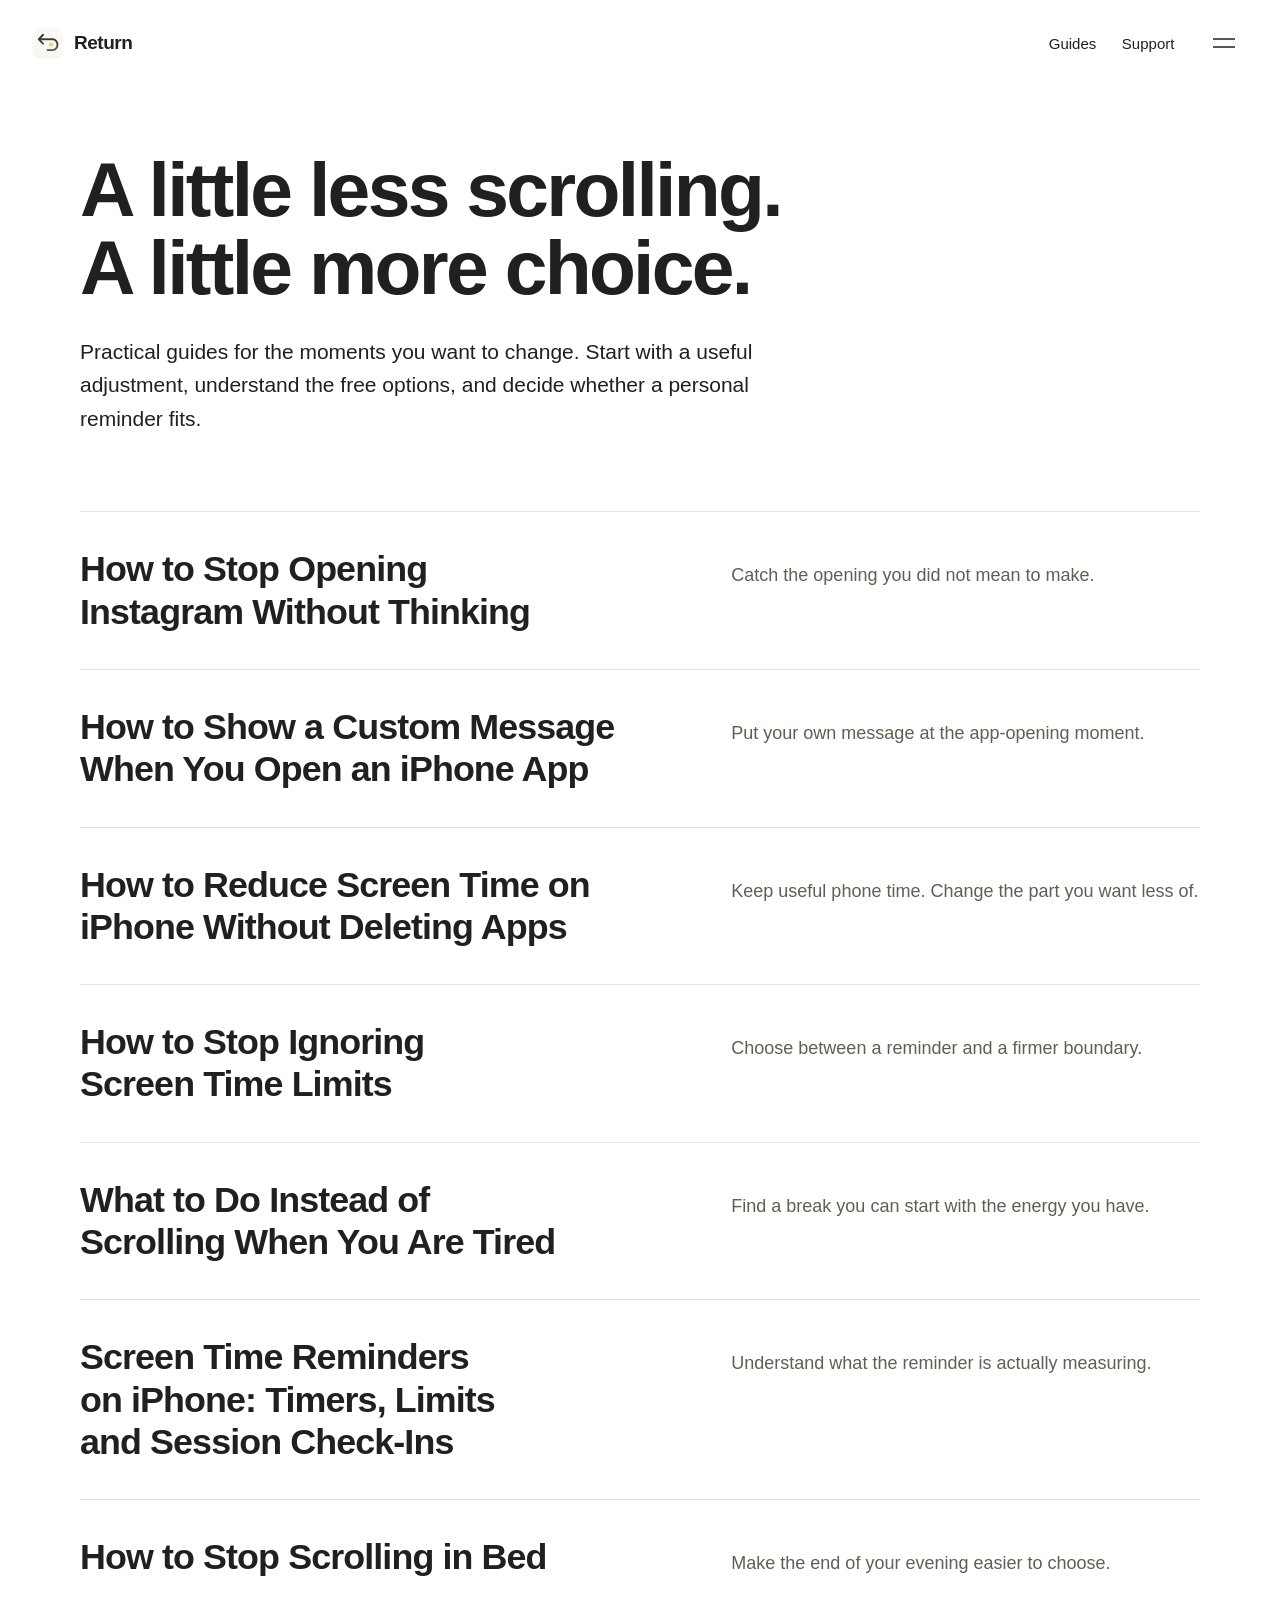
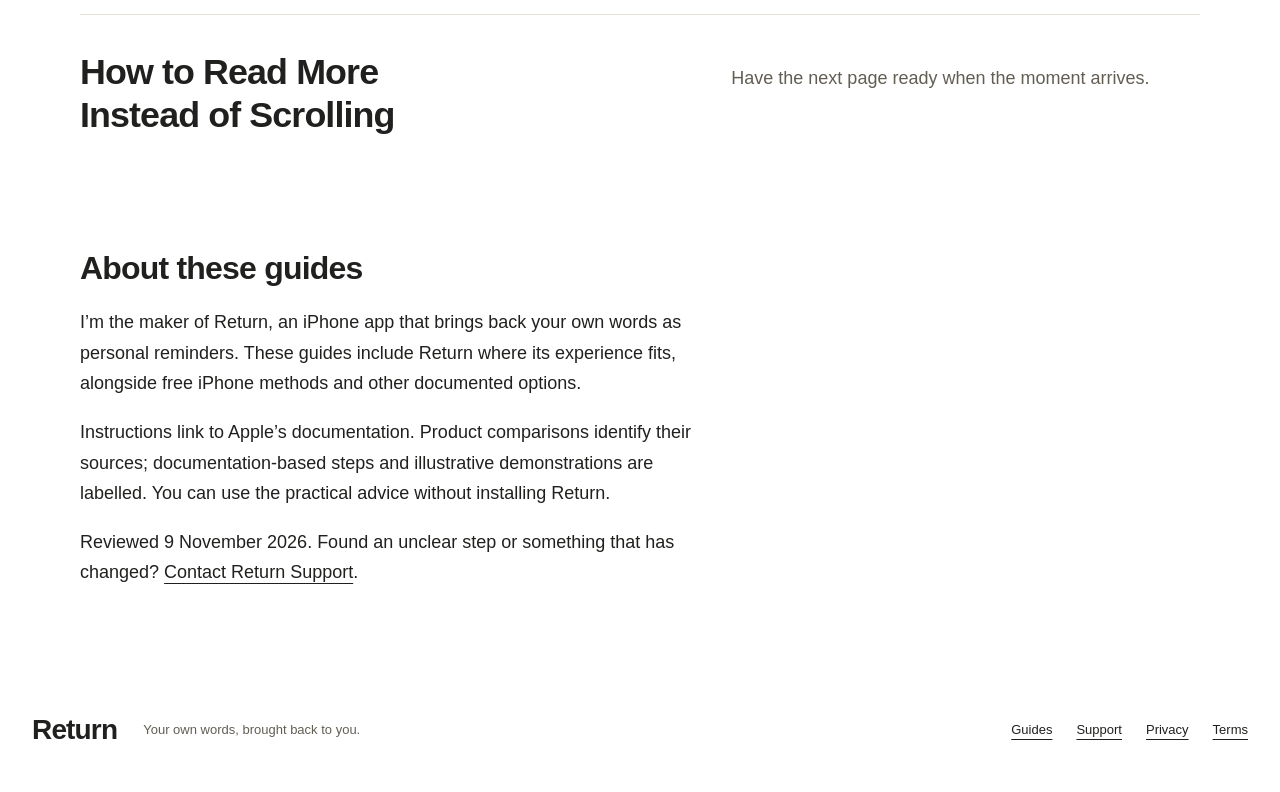
==== guides/index.html @ cd799e6b "Publish approved homepage and eight guides; clarify deletion policy" ====
<!doctype html>
<html lang="en"><head>
  <meta charset="utf-8">
  <meta name="viewport" content="width=device-width, initial-scale=1, viewport-fit=cover">
  <meta name="theme-color" content="#ffffff">
  <meta name="referrer" content="strict-origin-when-cross-origin">
  <meta name="robots" content="index,follow">
  <title>Screen Time &amp; Personal Reminder Guides | Return</title>
  <meta name="description" content="Practical guides to less unwanted scrolling, app-opening messages and personal reminders. Free iPhone options, clear setup steps and honest product comparisons.">
  <link rel="canonical" href="https://withreturn.com/guides/">
  <link rel="icon" href="/assets/home/return-icon.png" type="image/png">
  <meta property="og:site_name" content="Return">
  <meta property="og:type" content="website">
  <meta property="og:title" content="Screen Time &amp; Personal Reminder Guides | Return">
  <meta property="og:description" content="Practical guides to less unwanted scrolling, app-opening messages and personal reminders. Free iPhone options, clear setup steps and honest product comparisons.">
  <meta property="og:url" content="https://withreturn.com/guides/">
  <meta name="twitter:card" content="summary">
<link rel="stylesheet" href="/assets/home/bungee.css"><link rel="stylesheet" href="/assets/guides.css"><script src="/assets/navigation.js" defer></script>
</head><body class="reader-page" id="top"><a class="skip-link" href="#main">Skip to guides</a><header class="site-header"><a class="brand" href="/" aria-label="Return home"><img src="/assets/home/return-icon.png" alt="" width="32" height="32"><span translate="no">Return</span></a><nav class="header-actions" aria-label="Primary"><a href="/guides/">Guides</a><a href="/support/">Support</a><button hidden class="menu-button" type="button" aria-label="Open menu" aria-controls="site-menu" aria-expanded="false"><svg viewBox="0 0 32 32" aria-hidden="true"><path d="M5 12h22M5 20h22"/></svg></button></nav></header>
<main id="main" class="reader-wrap"><header class="guides-heading"><h1>A little less scrolling.<br>A little more choice.</h1><p>Practical guides for the moments you want to change. Start with a useful adjustment, understand the free options, and decide whether a personal reminder fits.</p></header>
<div class="guide-list"><section class="guide-entry"><h2><a href="/guides/stop-opening-instagram-without-thinking/">How to Stop Opening Instagram Without Thinking</a></h2><p>Catch the opening you did not mean to make.</p></section><section class="guide-entry"><h2><a href="/guides/reminder-when-opening-app-iphone/">How to Show a Custom Message When You Open an iPhone App</a></h2><p>Put your own message at the app-opening moment.</p></section><section class="guide-entry"><h2><a href="/guides/reduce-screen-time-without-deleting-apps/">How to Reduce Screen Time on iPhone Without Deleting Apps</a></h2><p>Keep useful phone time. Change the part you want less of.</p></section><section class="guide-entry"><h2><a href="/guides/keep-ignoring-screen-time-limits/">How to Stop Ignoring Screen Time Limits</a></h2><p>Choose between a reminder and a firmer boundary.</p></section><section class="guide-entry"><h2><a href="/guides/what-to-do-instead-of-scrolling-when-tired/">What to Do Instead of Scrolling When You Are Tired</a></h2><p>Find a break you can start with the energy you have.</p></section><section class="guide-entry"><h2><a href="/guides/screen-time-reminders-while-using-apps-iphone/">Screen Time Reminders on iPhone: Timers, Limits and Session Check-Ins</a></h2><p>Understand what the reminder is actually measuring.</p></section><section class="guide-entry"><h2><a href="/guides/stop-scrolling-in-bed/">How to Stop Scrolling in Bed</a></h2><p>Make the end of your evening easier to choose.</p></section><section class="guide-entry"><h2><a href="/guides/read-more-instead-of-scrolling/">How to Read More Instead of Scrolling</a></h2><p>Have the next page ready when the moment arrives.</p></section></div>
<section class="guide-about" id="about-these-guides"><h2>About these guides</h2><p>I’m the maker of Return, an iPhone app that brings back your own words as personal reminders. These guides include Return where its experience fits, alongside free iPhone methods and other documented options.</p><p>Instructions link to Apple’s documentation. Product comparisons identify their sources; documentation-based steps and illustrative demonstrations are labelled. You can use the practical advice without installing Return.</p><p>Reviewed 9 November 2026. Found an unclear step or something that has changed? <a href="/support/">Contact Return Support</a>.</p></section></main><footer class="site-footer wrap"><a class="footer-brand" href="/" translate="no">Return</a><p>Your own words, brought back to you.</p><nav aria-label="Footer navigation"><a href="/guides/">Guides</a><a href="/support/">Support</a><a href="/privacy/">Privacy</a><a href="/terms/">Terms</a></nav></footer><dialog id="site-menu" aria-label="Site navigation"><div class="menu-top"><a class="brand" href="/" aria-label="Return home"><img src="/assets/home/return-icon.png" alt="" width="32" height="32"><span translate="no">Return</span></a><button class="menu-close" type="button" aria-label="Close menu" autofocus><svg viewBox="0 0 32 32" aria-hidden="true"><path d="m6 6 20 20M6 26 26 6"/></svg></button></div><nav class="menu-links" aria-label="Expanded navigation"><a href="/">Home</a><a href="/guides/">Guides</a><a href="/#how-it-works">How it works</a><a href="/#before-apps">Before apps</a><a href="/#while-using">While using</a><a href="/#during-the-day">Everyday Echoes</a><a href="/#download">Get Return</a></nav><a class="menu-support" href="/support/">Need a hand? Visit Support</a></dialog></body></html>
---- assets/home/bungee.css ----
:root {
  color-scheme: light;
  --paper: #fff;
  --ink: #20201e;
  --muted: #625e54;
  --yellow: #fcd272;
  --yellow-hover: #f4c14e;
  --focus: #76500a;
  --line: #e8e3d8;
  --gutter: clamp(22px, 2.5vw, 48px);
  --header-height: 86px;
  font-family: -apple-system, BlinkMacSystemFont, "Segoe UI", sans-serif;
  color: var(--ink);
  background: var(--paper);
  font-synthesis: none;
  scroll-behavior: smooth;
  scroll-padding-top: 40px;
  scrollbar-color: #9c927e var(--paper);
}
* { box-sizing: border-box; }
body { margin: 0; }
body.menu-open { overflow: hidden; }
::selection { background: var(--yellow); color: var(--ink); }
a { color: inherit; text-decoration-thickness: 1px; text-underline-offset: 5px; }
a, button { -webkit-tap-highlight-color: #fcd27266; }
button { color: inherit; font: inherit; cursor: pointer; }
button, a { touch-action: manipulation; }
a:focus-visible, button:focus-visible, [tabindex]:focus-visible { outline: 3px solid var(--focus); outline-offset: 6px; }
img { display: block; max-width: 100%; }
h1, h2, p, figure { margin: 0; }
h1, h2 { text-wrap: balance; }
.wrap { width: min(1320px, calc(100% - var(--gutter) * 2)); margin-inline: auto; }
.arrow { width: 24px; height: 24px; flex: 0 0 auto; fill: none; stroke: currentColor; stroke-width: 1.6; stroke-linecap: round; stroke-linejoin: round; }
.skip-link { position: absolute; top: 10px; left: 20px; padding: 12px 18px; background: var(--yellow); z-index: 10; transform: translateY(-160%); }
.skip-link:focus { transform: none; }
.site-header, .menu-top { height: 86px; padding-inline: var(--gutter); display: flex; align-items: center; justify-content: space-between; }
.brand { display: inline-flex; align-items: center; gap: 10px; font-size: 19px; letter-spacing: -.025em; font-weight: 650; text-decoration: none; min-height: 44px; }
.brand img { border-radius: 8px; }
.header-actions { display: flex; align-items: center; gap: 28px; }
.header-actions > a { display: inline-flex; align-items: center; min-height: 44px; font-size: 15px; text-decoration: none; }
.header-actions > a:hover, .brand:hover { color: var(--focus); }
.menu-button, .menu-close { display: grid; place-items: center; width: 48px; height: 48px; padding: 8px; background: transparent; border: 0; border-radius: 50%; }
.menu-button:hover, .menu-close:hover { background: var(--yellow); }
.menu-button svg, .menu-close svg { display: block; width: 32px; height: 32px; fill: none; stroke: currentColor; stroke-width: 1.5; }
.hero { text-align: center; }
.hero-stage { display: flex; align-items: center; justify-content: center; min-height: calc(var(--entry-height, 100svh) - var(--header-height)); padding: 48px var(--gutter) 96px; }
.hero-composition { width: 100%; }
/* Oversized native-sans brand lettering preserves the user's pinned Bungee treatment. */
.wordmark { position: relative; display: inline-block; font-size: clamp(132px, 19.3vw, 292px); font-weight: 800; line-height: .88; letter-spacing: -.04em; }
.brand-dot { display: inline-block; width: .085em; height: .085em; margin-left: .035em; background: var(--yellow); border-radius: 50%; }
.hero h1 { margin-top: 44px; font-size: clamp(24px, 2.25vw, 32px); font-weight: 500; letter-spacing: -.025em; line-height: 1.3; }
.word-emphasis { position: relative; display: inline-block; isolation: isolate; white-space: nowrap; padding-inline: .06em; }
.word-marker { position: absolute; z-index: -1; width: calc(100% + .12em); height: .9em; left: -.06em; bottom: .02em; fill: var(--yellow); transform: rotate(-1.2deg); }
.marker-edge { opacity: .38; }
h2 { font-size: clamp(36px, 4.5vw, 64px); line-height: 1.04; letter-spacing: -.038em; font-weight: 650; }
.sr-only { position: absolute; width: 1px; height: 1px; padding: 0; margin: -1px; overflow: hidden; clip-path: inset(50%); white-space: nowrap; border: 0; }
.echo-story { padding: 80px 0 144px; }
.echo-stage { position: relative; padding-inline: var(--gutter); text-align: center; }
.echo-demo { width: min(600px, 100%); margin-inline: auto; }
.echo-editor { width: min(520px, 100%); margin-inline: auto; padding: 24px 0; text-align: left; }
.composer-label { display: flex; justify-content: space-between; gap: 16px; font-size: 15px; line-height: 1.4; color: var(--muted); }
.composer-label span:first-child { color: var(--ink); font-weight: 550; }
.typed-copy { min-height: 112px; padding-block: 24px; font-size: clamp(22px, 3vw, 40px); font-weight: 400; line-height: 1.25; letter-spacing: -.015em; }
.typed-words { display: inline-block; white-space: pre-line; transform-origin: left top; }
.typed-words::after { content: ""; display: none; width: 2px; height: .95em; margin-left: 3px; vertical-align: -.06em; background: var(--focus); }
.composer-actions { display: flex; align-items: center; justify-content: space-between; min-height: 48px; gap: 20px; font-size: 14px; color: var(--muted); }
.example-save { display: none; align-items: center; justify-content: center; gap: 12px; min-width: 128px; min-height: 46px; padding: 10px 18px; background: var(--yellow); color: var(--ink); border: 0; border-radius: 999px; font-size: 16px; font-weight: 600; }
.example-save svg { width: 18px; height: 18px; fill: none; stroke: currentColor; stroke-width: 1.6; stroke-linecap: round; stroke-linejoin: round; }
.example-save:hover { background: var(--yellow-hover); }
.example-save:disabled { cursor: default; opacity: .55; }
.remember-stack { width: min(600px, 100%); margin: 56px auto 0; }
.echo-result { position: relative; width: 100%; margin: 0; }
.native-echo { position: relative; width: 100%; aspect-ratio: 1158 / 334; container-type: inline-size; }
.native-echo-art { display: block; width: 100%; height: auto; filter: drop-shadow(0 15px 20px #30291c14); }
.native-body-cover { opacity: 1; }
.native-word-anchor { position: absolute; top: 26.35%; left: 16.75%; font-size: 4.40415cqw; line-height: 1.25; letter-spacing: -.015em; font-weight: 400; white-space: pre-line; text-align: left; }
.story-heading { margin-top: 40px; text-align: center; }
.story-heading h2 { font-size: clamp(32px, 4vw, 50px); line-height: 1.08; }
.story-heading > p { margin-top: 20px; font-size: clamp(20px, 1.8vw, 23px); line-height: 1.45; letter-spacing: -.02em; }
/* The full notice + reason footprint is reserved and centered as one composition. */
.scroll-story-ready .echo-story { height: calc(var(--entry-height) * 3.05); padding: 0; }
.scroll-story-ready .echo-stage { position: sticky; top: 0; height: var(--entry-height); overflow: clip; }
.scroll-story-ready .echo-demo { position: absolute; z-index: 2; top: 50%; left: 50%; width: min(600px, calc(100% - var(--gutter) * 2)); transform: translate(-50%, -50%); }
.scroll-story-ready .echo-editor { opacity: var(--editor-enter, 1); }
.scroll-story-ready .composer-label, .scroll-story-ready .composer-actions { opacity: var(--editor-chrome, 1); }
.scroll-story-ready .typed-words::after { display: inline-block; opacity: var(--caret-opacity, 1); }
.scroll-story-ready .example-save { display: inline-flex; transform: scale(var(--save-scale, 1)); }
.scroll-story-ready .typed-words { transform: translate(var(--word-x, 0px), var(--word-y, 0px)) scale(var(--word-scale, 1)); opacity: var(--bridge-opacity, 1); }
.scroll-story-ready .remember-stack { position: absolute; top: 50%; left: 50%; width: min(600px, calc(100% - var(--gutter) * 2)); margin: 0; transform: translate(-50%, -50%); }
.scroll-story-ready .echo-result { opacity: var(--result-opacity, 0); }
.scroll-story-ready .native-word-anchor { opacity: var(--native-copy-opacity, 1); }
.scroll-story-ready .story-heading { opacity: var(--reason-opacity, 0); }
/* A real document-flow interval replaces the previous all-features opacity gate. */
.scroll-story-ready .delivery-moments { padding-top: var(--scene-clearance, 0px); }
.scene-photo { width: 100%; height: 100%; object-fit: cover; position: absolute; inset: 0; }
.delivery-moments { padding-bottom: clamp(112px, 12vw, 176px); }
.feature { display: grid; grid-template-columns: minmax(0, 1.18fr) minmax(0, .82fr); gap: clamp(48px, 8vw, 120px); align-items: center; }
.feature + .feature { margin-top: clamp(80px, 9vw, 136px); }
.feature-copy { min-width: 0; }
.feature-copy h2 { font-size: clamp(36px, 4vw, 56px); }
.feature-copy > p { margin-top: 24px; max-width: 36ch; font-size: 18px; line-height: 1.55; letter-spacing: -.012em; }
.feature-copy strong { font-weight: 600; }
.feature-copy > .small-note { font-size: 13px; line-height: 1.55; color: var(--muted); margin-top: 20px; max-width: 42ch; }
.feature-before .feature-copy { grid-column: 2; grid-row: 1; }
.feature-before .feature-visual { grid-column: 1; grid-row: 1; }
.feature-while { grid-template-columns: minmax(0, .82fr) minmax(0, 1.18fr); }
.feature-visual { position: relative; height: clamp(360px, 33vw, 460px); overflow: hidden; border-radius: 0 144px 0 0; isolation: isolate; }
.before-scene, .awareness-scene { background: #eeeae4; }
.device { position: absolute; width: 64%; aspect-ratio: 780 / 1520; filter: drop-shadow(10px 20px 17px #30291c30); }
.device-frame { position: absolute; height: auto; width: 131.2821%; max-width: none; left: -15.3846%; top: -.526316%; }
.device-screen { position: absolute; left: 6.1538%; top: 2.8947%; width: 87.9487%; height: 94.3421%; overflow: hidden; isolation: isolate; border-radius: 15.16% / 7.25%; background: #f5f5f3; }
.device-screen > img { width: 100%; height: auto; }
.feature-visual.before-scene { --phone-room: clamp(600px, 57vw, 820px); height: var(--phone-room); }
.device-before { top: 44px; left: 50%; width: min(64%, calc((var(--phone-room) - 104px) * 780 / 1520)); transform: translateX(-50%) rotate(-4deg); }
.awareness-scene { border-radius: 144px 0 0 0; }
.device-instagram { top: 88px; left: 7%; width: 86%; }
.timer-label { position: absolute; top: 24px; left: 0; right: 0; text-align: center; font-size: 14px; line-height: 1.4; color: var(--muted); }
.timer-label span { display: block; height: 20px; width: 1px; margin: 8px auto 0; background: #a9a294; }
.usage-screen > .instagram-context { position: absolute; inset: 0; width: 100%; height: 100%; object-fit: cover; }
.usage-screen > .usage-timer { position: absolute; top: 0; left: 0; width: 100%; height: auto; z-index: 2; }
.usage-screen > .usage-checkpoint { position: absolute; top: 8%; left: 1.5%; width: 97%; height: auto; z-index: 3; }
.scene-caption { position: absolute; inset: auto auto 16px 24px; padding: 6px 10px; border-radius: 6px; font-size: 11px; line-height: 1.4; color: #4f4b42; background: #f8f6f0; }
.feature-day { grid-template-columns: 1fr; gap: 48px; }
.feature-day .feature-copy { display: grid; grid-template-columns: 1fr 1fr; gap: 64px; align-items: start; }
.day-explanation > p { max-width: 46ch; font-size: 18px; line-height: 1.55; letter-spacing: -.012em; }
.day-explanation > .small-note { margin-top: 20px; font-size: 13px; line-height: 1.55; color: var(--muted); }
.day-pair { display: grid; grid-template-columns: 1fr 1fr; gap: 24px; }
.day-pair figcaption { display: flex; flex-direction: column; gap: 8px; margin-bottom: 24px; }
.moment-kicker { font-size: 13px; line-height: 1.4; color: var(--muted); }
.day-pair figcaption strong { font-size: clamp(26px, 2.4vw, 32px); line-height: 1.15; letter-spacing: -.025em; font-weight: 600; }
.past-echo, .day-scene { height: 360px; position: relative; overflow: hidden; }
.past-echo { padding: 40px; background: #faf6eb; display: flex; flex-direction: column; align-items: flex-start; justify-content: center; }
.past-echo-meta { display: flex; align-items: center; gap: 12px; margin-bottom: 28px; }
.past-echo-meta img { flex: 0 0 36px; border-radius: 8px; }
.past-echo blockquote { margin: 0; font-size: clamp(26px, 2.8vw, 38px); line-height: 1.2; font-weight: 550; letter-spacing: -.025em; }
.past-echo p { margin-top: 24px; font-size: 15px; line-height: 1.45; color: var(--muted); }
.past-echo-meta p { margin: 0; font-size: 13px; line-height: 1.4; }
.past-echo-meta time { display: block; margin-top: 3px; color: var(--ink); font-size: 15px; }
.day-scene { display: grid; place-items: center; isolation: isolate; border-radius: 0 112px 0 0; }
.day-scene .scene-photo { z-index: -1; object-position: center 47%; }
.day-notification { width: 92%; height: auto; filter: drop-shadow(0 12px 16px #20201e20); }
.download-section { padding-block: 88px; background: #fff8e5; }
.download-content { max-width: 1100px; }
.download-brand { display: flex; align-items: center; gap: 20px; margin-bottom: 36px; }
.download-brand img { border-radius: 18px; filter: drop-shadow(0 5px 9px #6d542614); }
.download-brand p { font-size: 30px; font-weight: 650; letter-spacing: -.03em; }
.download-brand span { display: block; margin-top: 5px; color: #675a39; font-size: 16px; line-height: 1.4; }
.download-section h2 { font-size: clamp(42px, 5vw, 68px); color: #3a3528; }
.download-section h2 span { display: block; text-wrap: balance; }
.download-button { display: inline-flex; align-items: center; justify-content: space-between; gap: 28px; margin-top: 36px; padding: 19px 25px; background: var(--yellow); color: var(--ink); border-radius: 999px; font-size: 17px; font-weight: 600; text-decoration: none; }
.download-button:hover { background: var(--yellow-hover); }
.download-button:focus-visible { outline-color: var(--focus); }
.trial-note { max-width: 58ch; font-size: 13px; line-height: 1.6; margin-top: 25px; }
.compatibility { font-size: 12px; margin-top: 12px; }
.site-footer { display: flex; align-items: center; flex-wrap: wrap; gap: 26px; padding-block: 40px; }
.footer-brand { font-size: 28px; font-weight: 700; letter-spacing: -.03em; text-decoration: none; }
.site-footer p { color: var(--muted); font-size: 13px; }
.site-footer nav { margin-left: auto; display: flex; flex-wrap: wrap; gap: 24px; }
.site-footer nav a { display: inline-flex; align-items: center; min-height: 44px; font-size: 13px; }
dialog { position: fixed; inset: 0; margin: 0; padding: 0; width: 100%; height: 100svh; max-width: none; max-height: none; border: 0; background: #ffffffeb; color: var(--ink); overflow-y: auto; }
dialog::backdrop { background: #ffffff12; backdrop-filter: blur(16px); -webkit-backdrop-filter: blur(16px); }
.menu-links { display: flex; flex-direction: column; align-items: flex-start; gap: 8px; padding: 45px var(--gutter) 36px; }
.menu-links a { display: inline-flex; align-items: center; gap: 28px; min-height: 60px; text-decoration: none; font-size: clamp(32px, 4.8vw, 68px); font-weight: 500; line-height: 1.1; letter-spacing: -.035em; }
.menu-links a:hover { color: var(--focus); }
.menu-links .arrow { width: 34px; height: 34px; }
.menu-support { display: inline-flex; align-items: center; gap: 18px; min-height: 44px; margin: 20px var(--gutter) 40px; font-size: 15px; }
@media (max-width: 900px) {
  :root { --header-height: 76px; }
  .site-header, .menu-top { height: 76px; }
  .wordmark { font-size: 24vw; }
  .hero h1 { max-width: 520px; margin: 36px auto 0; font-size: 27px; }
  .feature, .feature-while { grid-template-columns: 1fr 1fr; gap: 44px; }
  .feature-day { grid-template-columns: 1fr; gap: 40px; }
  .feature-day .feature-copy { gap: 32px; }
  .past-echo { padding: 28px; }
  .feature-visual { height: 350px; border-top-right-radius: 100px; }
  .awareness-scene { border-radius: 100px 0 0 0; }
  .feature-copy h2 { font-size: 38px; }
  .feature-copy > p { font-size: 17px; }
  .feature-visual.before-scene { --phone-room: 640px; }
  .device-before { width: min(90%, calc((var(--phone-room) - 104px) * 780 / 1520)); }
  .device-instagram { width: 96%; left: 2%; }
  .site-footer p { flex-basis: 65%; }
  .site-footer nav { margin-left: 0; }
}
@media (max-width: 700px) {
  :root { --gutter: 24px; scroll-padding-top: 24px; }
  .brand { font-size: 17px; gap: 8px; }
  .brand img { width: 28px; height: 28px; border-radius: 7px; }
  .header-actions { gap: 14px; }
  .header-actions > a { font-size: 14px; }
  .menu-button, .menu-close { width: 44px; height: 44px; }
  .hero-stage { padding-block: 36px 88px; }
  .wordmark { font-size: 25.8vw; }
  .hero h1 { max-width: 360px; margin-top: 36px; font-size: 25px; }
  .hero h1 .word-emphasis { display: table; margin-inline: auto; }
  .story-heading h2 { font-size: 34px; max-width: 100%; }
  .story-heading > p { margin-top: 18px; font-size: 20px; }
  .delivery-moments { max-width: 520px; padding-bottom: 96px; }
  .feature, .feature-while { grid-template-columns: 1fr; gap: 32px; }
  .feature + .feature { margin-top: 88px; }
  .feature-before .feature-copy { grid-column: auto; grid-row: auto; }
  .feature-before .feature-visual { grid-column: auto; grid-row: auto; }
  .feature-copy { padding-inline: 12px; }
  .feature-copy h2 { font-size: 40px; }
  .feature-copy > p { font-size: 18px; margin-top: 24px; }
  .feature-copy > .small-note { margin-top: 18px; font-size: 13px; }
  .feature-visual { height: 360px; border-top-right-radius: 100px; }
  .awareness-scene { border-radius: 100px 0 0 0; }
  .feature-visual.before-scene { --phone-room: calc((100vw - var(--gutter) * 2) * 2.1 + 32px); }
  .device-before { width: 94%; top: 32px; transform: translateX(-50%) rotate(-3deg); }
  .device-instagram { width: 100%; left: 0; top: 80px; }
  .scene-caption { left: 16px; bottom: 12px; }
  .feature-day { gap: 32px; }
  .feature-day .feature-copy { display: block; }
  .day-explanation { margin-top: 24px; }
  .day-pair { grid-template-columns: 1fr; gap: 32px; }
  .past-echo { padding: 32px; }
  .past-echo, .day-scene { height: 300px; }
  .past-echo blockquote { font-size: 32px; }
  .echo-story { padding-bottom: 96px; }
  .typed-copy { font-size: clamp(22px, 6.4vw, 30px); min-height: 124px; }
  .composer-label { font-size: 14px; }
  .composer-actions { font-size: 13px; }
  .story-heading { margin-top: 32px; }
  .remember-stack { margin-top: 48px; }
  .timer-label { top: 20px; font-size: 13px; }
  .download-section { padding-block: 72px; }
  .download-section h2 { font-size: 45px; }
  .download-button { font-size: 16px; gap: 18px; padding: 18px 22px; margin-top: 30px; }
  .download-brand { gap: 16px; margin-bottom: 32px; }
  .download-brand img { width: 60px; height: 60px; border-radius: 15px; }
  .download-brand p { font-size: 27px; }
  .download-brand span { font-size: 14px; }
  .site-footer { gap: 18px; padding-block: 32px; }
  .site-footer p { flex-basis: 100%; }
  .site-footer nav { gap: 24px; }
  .menu-links { padding-top: 36px; gap: 14px; }
  .menu-links a { font-size: 33px; min-height: 44px; }
  .menu-links .arrow { width: 26px; height: 26px; }
}
@media (max-width: 359px) {
  :root { --gutter: 18px; }
  .hero h1 { font-size: 23px; }
  .story-heading h2 { font-size: 30px; }
  .feature-copy h2 { font-size: 36px; }
  .feature-copy { padding-inline: 4px; }
  .feature-visual { height: 320px; }
  .past-echo, .day-scene { height: 280px; }
  .past-echo { padding: 24px; }
  .past-echo blockquote { font-size: 29px; }
  .download-button { font-size: 15px; gap: 12px; padding-inline: 18px; }
  .download-section h2 { font-size: 38px; }
  .menu-links a { font-size: 29px; }
}
@media (prefers-reduced-motion: reduce) {
  :root { scroll-behavior: auto; }
}
---- assets/guides.css ----
/* Reader surfaces inherit the approved homepage's font, ink, yellow and controls. */
[hidden] { display: none !important; }
.header-actions { gap: clamp(10px, 2vw, 28px); }
.reader-wrap { width: min(1120px, calc(100% - var(--gutter) * 2)); margin-inline: auto; }
.breadcrumbs { display: flex; gap: 12px; align-items: center; padding-block: 28px; font-size: 14px; color: var(--muted); }
.article-heading { max-width: 920px; margin-block: 24px 58px; }
.article-heading h1 { font-size: clamp(34px, 4.3vw, 58px); font-weight: 650; line-height: 1.08; letter-spacing: -.035em; text-wrap: balance; }
.byline { margin-top: 24px; color: var(--muted); font-size: 14px; line-height: 1.7; }
.byline > span { padding-inline: 6px; }
.answer { margin-top: 30px; font-size: 21px; line-height: 1.65; max-width: 68ch; letter-spacing: -.012em; }
.maker-disclosure { margin-top: 20px; color: var(--muted); font-size: 14px; line-height: 1.55; max-width: 70ch; }
.reading-layout { display: grid; grid-template-columns: 220px minmax(0, 1fr); gap: 64px; align-items: start; }
.contents { position: sticky; top: 36px; max-height: calc(100vh - 72px); overflow-y: auto; padding: 4px 8px 8px 0; }
.contents p { margin-bottom: 18px; font-size: 14px; font-weight: 600; }
.contents ol { list-style: none; padding: 0; margin: 0; display: grid; gap: 16px; }
.contents a { font-size: 14px; line-height: 1.55; text-decoration: none; color: var(--muted); display: block; }
.contents a:hover { color: var(--ink); text-decoration: underline; }
.article-body { min-width: 0; max-width: 72ch; font-size: 18px; line-height: 1.75; }
.article-body p + p, .article-body p + ul, .article-body p + ol { margin-top: 20px; }
.article-body h2 { font-size: clamp(27px, 2.7vw, 36px); line-height: 1.17; letter-spacing: -.025em; margin: 56px 0 22px; scroll-margin-top: 36px; }
.article-body > h2:first-child { margin-top: 0; }
.article-body h3 { font-size: 23px; line-height: 1.3; margin: 32px 0 16px; }
.article-body li { padding-left: 4px; margin-bottom: 12px; }
.article-body ul, .article-body ol { padding-left: 25px; margin-block: 20px; }
.article-body strong { font-weight: 620; }
.article-body a { text-decoration-color: #ac8e47; text-underline-offset: 4px; }
.article-body a:hover { text-decoration-color: var(--ink); }
.article-body blockquote { margin: 28px 0; font-size: 25px; font-weight: 550; letter-spacing: -.02em; line-height: 1.45; }
.steps { padding-left: 29px !important; }
.steps li { padding-left: 8px; margin-bottom: 22px; }
.steps li::marker { font-weight: 650; font-variant-numeric: tabular-nums; }
.article-body table { border-collapse: collapse; width: 100%; margin-block: 28px; font-size: 16px; line-height: 1.55; }
.article-body caption { text-align: left; color: var(--muted); font-size: 14px; margin-bottom: 14px; }
.article-body th, .article-body td { padding: 16px 14px; vertical-align: top; text-align: left; border-bottom: 1px solid var(--line); }
.article-body th { background: #faf6eb; font-weight: 600; }
.article-body td { overflow-wrap: anywhere; }
.choice-summary { padding: 24px 28px; background: #faf6eb; }
.product-option { margin-block: 56px; padding: 32px; background: #fff8e5; scroll-margin-top: 32px; }
.product-option h2:first-child { margin-top: 0; }
.product-demo { margin-block: 30px; }
.product-demo > img { width: min(300px, 100%); height: auto; margin-inline: auto; object-fit: contain; }
.product-demo .banner-demo { width: 100%; max-height: none; }
.product-demo figcaption { margin-top: 16px; font-size: 13px; line-height: 1.55; color: var(--muted); }
.product-access { margin-top: 28px; }
.product-access .download-button { display: inline-flex; width: auto; max-width: 100%; font-size: 16px; line-height: 1.4; white-space: normal; padding: 14px 22px; }
.product-access p { font-size: 14px; line-height: 1.65; color: var(--muted); margin-top: 16px; }
.product-access .product-compatibility { margin-top: 10px; }
.article-body .timer-note { font-size: 17px; font-weight: 550; }
.article-body .method-note { font-size: 14px; line-height: 1.6; color: var(--muted); }
.related-guides { margin-block: 80px; padding-top: 32px; border-top: 1px solid var(--line); }
.related-guides h2 { font-size: 28px; letter-spacing: -.025em; margin-bottom: 24px; }
.related-guides ul { padding-left: 20px; font-size: 18px; line-height: 1.5; }
.related-guides li { margin-bottom: 14px; }
.guides-heading { max-width: 900px; padding-block: 64px; }
.guides-heading h1 { font-size: clamp(44px, 6vw, 80px); line-height: 1.02; letter-spacing: -.035em; font-weight: 650; }
.guides-heading p { font-size: 21px; line-height: 1.6; max-width: 62ch; margin-top: 28px; }
.guide-list { margin: 12px 0 72px; }
.guide-entry { display: grid; grid-template-columns: minmax(0, 1.3fr) minmax(0, 1fr); gap: 42px; padding-block: 36px; border-top: 1px solid var(--line); align-items: baseline; }
.guide-entry h2 { font-size: clamp(26px, 2.8vw, 36px); letter-spacing: -.025em; line-height: 1.18; }
.guide-entry h2 a { text-decoration: none; }
.guide-entry h2 a:hover { text-decoration: underline; text-decoration-color: var(--yellow); text-decoration-thickness: 4px; text-underline-offset: 6px; }
.guide-entry p { color: var(--muted); font-size: 18px; line-height: 1.6; }
.guide-about { max-width: 72ch; margin-block: 80px; }
.guide-about h2 { font-size: 32px; margin-bottom: 22px; letter-spacing: -.025em; }
.guide-about p { margin-block: 18px; font-size: 18px; line-height: 1.7; }
.home-guides { padding-block: 72px; border-top: 1px solid var(--line); }
.home-guides h2 { font-size: clamp(32px, 3vw, 44px); }
.home-guides p { margin-top: 20px; font-size: 18px; line-height: 1.6; max-width: 65ch; }
.home-guides ul { display: flex; flex-wrap: wrap; gap: 18px 32px; padding: 0; list-style: none; margin: 28px 0 0; font-size: 17px; }
@media (max-width: 900px) {
  .reading-layout { grid-template-columns: 170px minmax(0, 1fr); gap: 32px; }
  .article-heading h1 { max-width: 22ch; }
}
@media (max-width: 700px) {
  .article-heading { margin-block: 16px 36px; }
  .answer { font-size: 19px; margin-top: 24px; }
  .reading-layout { display: block; }
  .contents { position: static; max-height: none; overflow: visible; margin-bottom: 36px; padding: 20px 0; border-block: 1px solid var(--line); }
  .contents ol { display: flex; flex-wrap: wrap; gap: 12px 20px; }
  .contents a { font-size: 14px; text-decoration: underline; }
  .article-body { font-size: 17px; line-height: 1.75; }
  .product-option { padding: 24px 20px; margin-inline: -6px; }
  .guide-entry { grid-template-columns: 1fr; gap: 18px; padding-block: 28px; }
  .guides-heading { padding-block: 40px; }
  .guides-heading p { font-size: 19px; }
  .guide-entry p { font-size: 17px; }
}
@media (max-width: 560px) {
  .article-body table, .article-body tbody, .article-body tr, .article-body td { display: block; }
  .article-body thead { position: absolute; width: 1px; height: 1px; overflow: hidden; clip-path: inset(50%); }
  .article-body tr { padding-block: 18px; border-bottom: 1px solid var(--line); }
  .article-body td { border: 0; padding: 8px 0; }
  .article-body td::before { content: attr(data-label); display: block; font-weight: 600; margin-bottom: 4px; }
  .article-body caption { display: block; }
  .choice-summary { padding: 20px; }
}
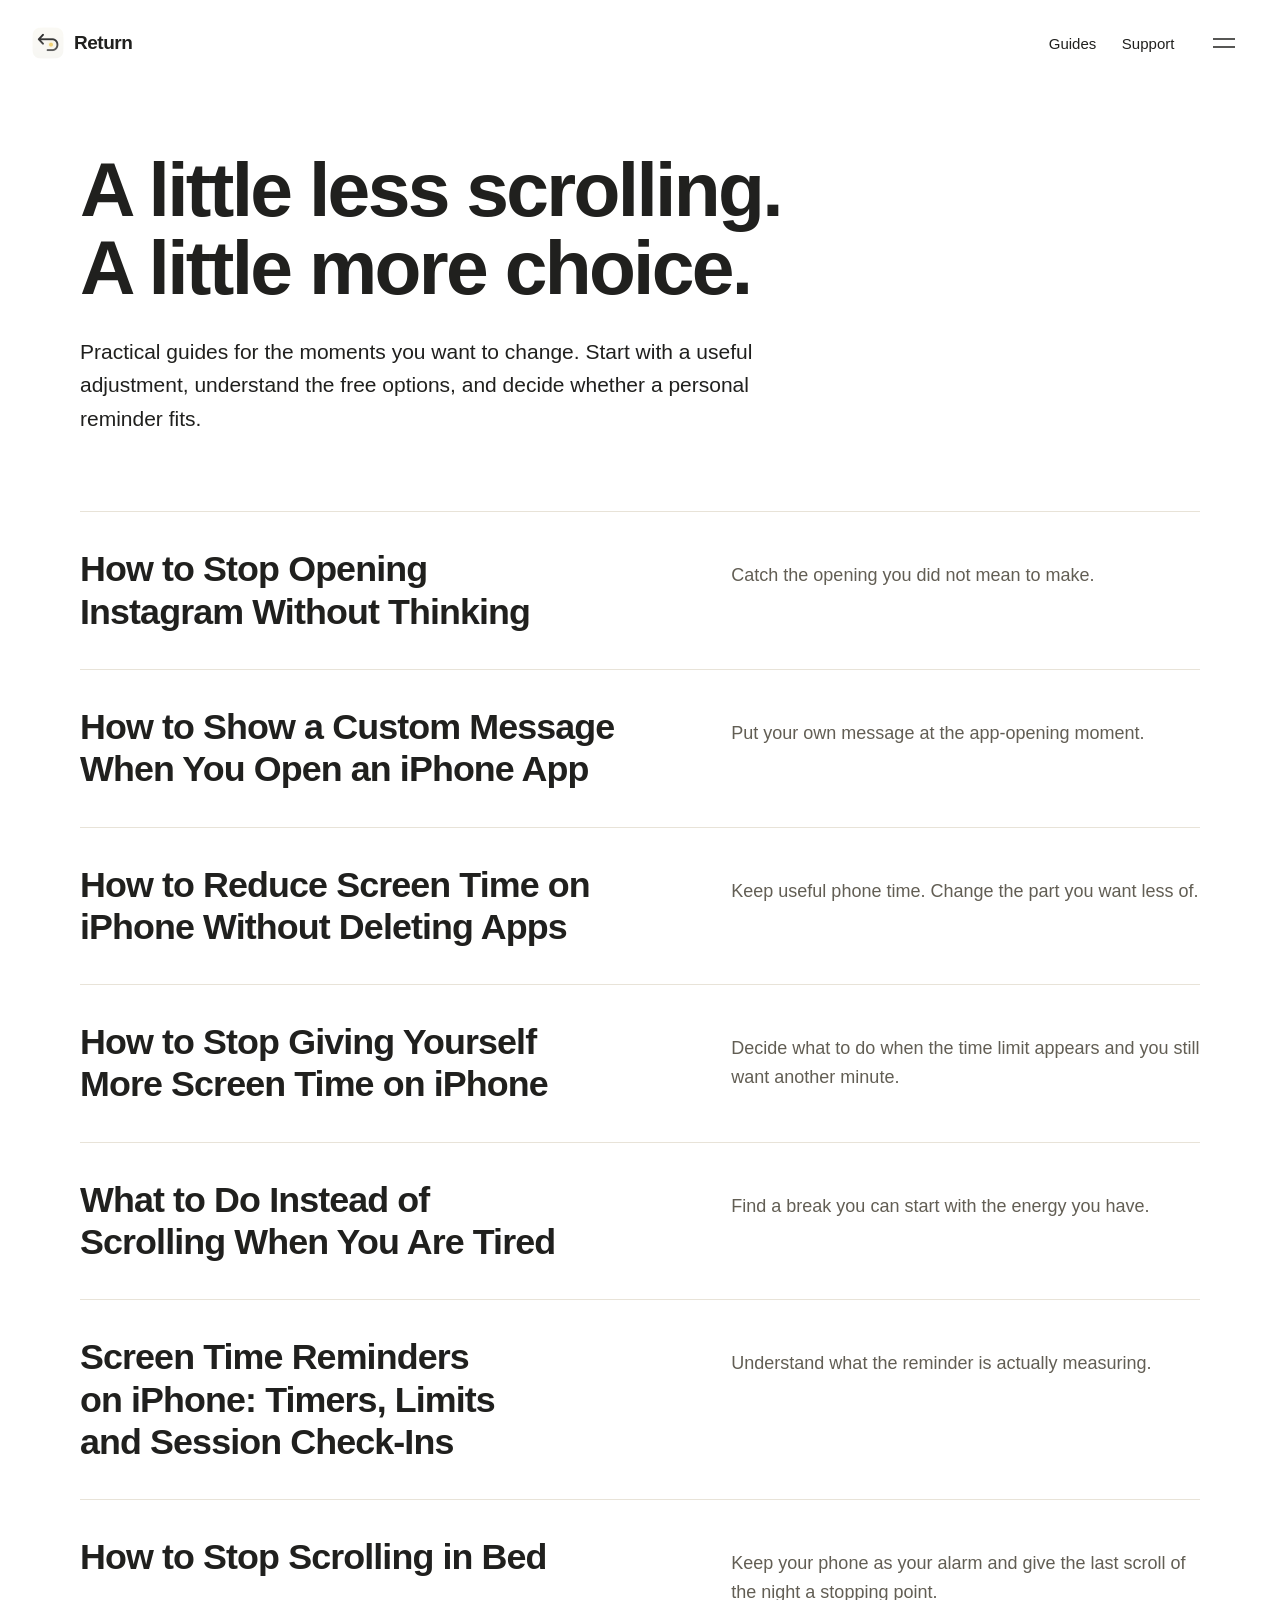
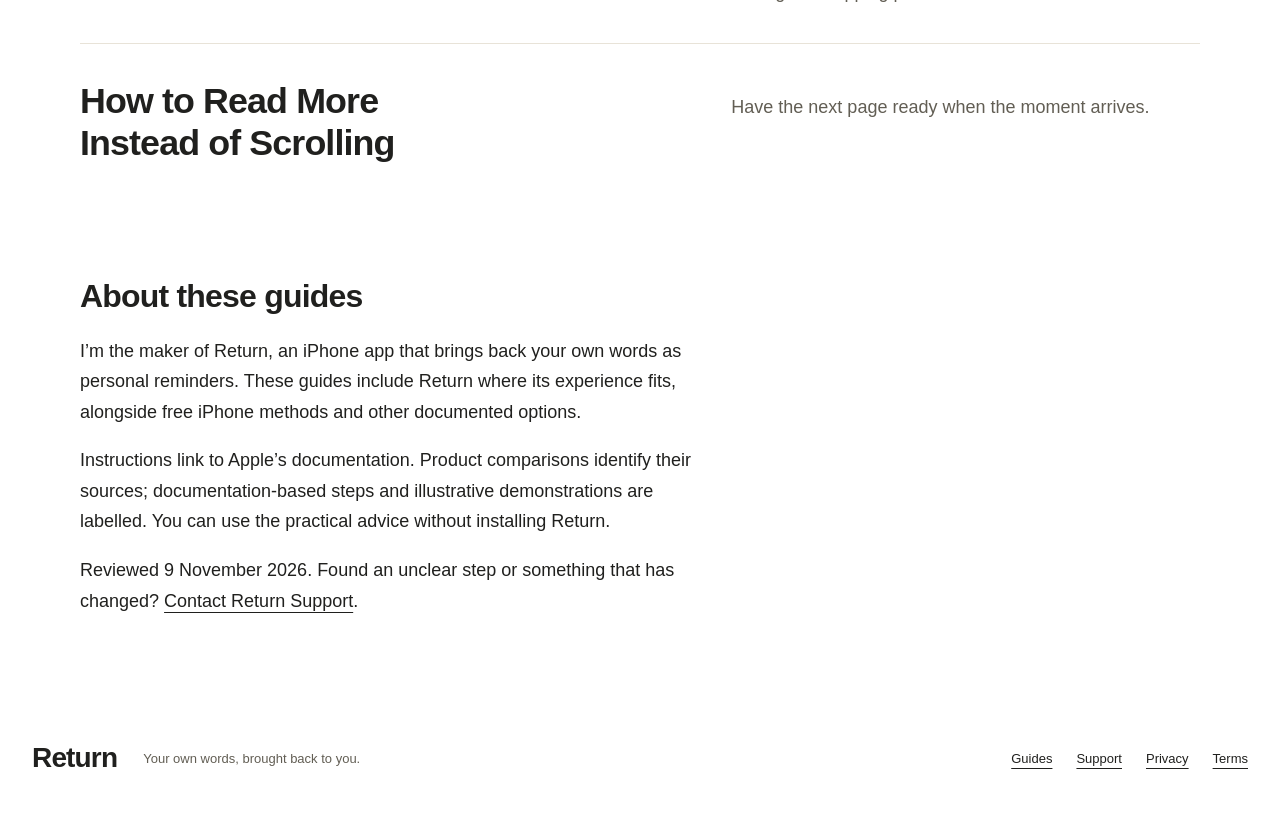
==== commit 3355d05d: "Revise the bedtime scrolling and iPhone Screen Time guides" ====
--- a/guides/index.html
+++ b/guides/index.html
@@ -16,7 +16,41 @@
   <meta property="og:url" content="https://withreturn.com/guides/">
   <meta name="twitter:card" content="summary">
 <link rel="stylesheet" href="/assets/home/bungee.css"><link rel="stylesheet" href="/assets/guides.css"><script src="/assets/navigation.js" defer></script>
+<meta name="return-analytics-id" content="G-HGEEVW2KSK">
+<style id="analytics-styles">
+#analytics-choice[hidden], [data-analytics-settings][hidden] { display: none !important; }
+#analytics-choice {
+  position: fixed; z-index: 120; right: 20px; bottom: 20px;
+  width: min(420px, calc(100vw - 40px)); padding: 22px; box-sizing: border-box;
+  border: 1px solid #dedbd3; border-radius: 18px; background: #fff;
+  box-shadow: 0 6px 26px rgb(0 0 0 / .1); color: #20201e;
+  font: 400 15px/1.5 -apple-system, BlinkMacSystemFont, "Segoe UI", sans-serif;
+  text-align: left;
+}
+#analytics-choice h2 { margin: 0 0 8px; font-size: 18px; line-height: 1.3; letter-spacing: -.02em; }
+#analytics-choice p { margin: 0 0 14px; font: inherit; color: inherit; }
+#analytics-choice a { color: inherit; text-decoration: underline; text-underline-offset: 3px; }
+.analytics-actions { display: flex; flex-wrap: wrap; gap: 10px; }
+.analytics-actions button {
+  flex: 1; min-height: 44px; padding: 10px 14px; cursor: pointer;
+  border: 1px solid #b6b2a8; border-radius: 9px; background: #fff; color: #20201e;
+  font: 600 14px/1.4 -apple-system, BlinkMacSystemFont, "Segoe UI", sans-serif;
+}
+.analytics-actions button:hover { background: #fff5d8; }
+.analytics-actions button:focus-visible, [data-analytics-settings]:focus-visible { outline: 2px solid #20201e; outline-offset: 4px; }
+[data-analytics-settings] { border: 0; padding: 6px 0; background: none; color: inherit; cursor: pointer; font: inherit; text-decoration: underline; text-underline-offset: 3px; }
+@media (max-width: 480px) {
+  #analytics-choice { right: 12px; bottom: max(12px, env(safe-area-inset-bottom)); width: calc(100vw - 24px); padding: 18px; }
+}
+
+</style>
+<script src="/assets/analytics.js?v=20261110b" defer></script>
 </head><body class="reader-page" id="top"><a class="skip-link" href="#main">Skip to guides</a><header class="site-header"><a class="brand" href="/" aria-label="Return home"><img src="/assets/home/return-icon.png" alt="" width="32" height="32"><span translate="no">Return</span></a><nav class="header-actions" aria-label="Primary"><a href="/guides/">Guides</a><a href="/support/">Support</a><button hidden class="menu-button" type="button" aria-label="Open menu" aria-controls="site-menu" aria-expanded="false"><svg viewBox="0 0 32 32" aria-hidden="true"><path d="M5 12h22M5 20h22"/></svg></button></nav></header>
 <main id="main" class="reader-wrap"><header class="guides-heading"><h1>A little less scrolling.<br>A little more choice.</h1><p>Practical guides for the moments you want to change. Start with a useful adjustment, understand the free options, and decide whether a personal reminder fits.</p></header>
-<div class="guide-list"><section class="guide-entry"><h2><a href="/guides/stop-opening-instagram-without-thinking/">How to Stop Opening Instagram Without Thinking</a></h2><p>Catch the opening you did not mean to make.</p></section><section class="guide-entry"><h2><a href="/guides/reminder-when-opening-app-iphone/">How to Show a Custom Message When You Open an iPhone App</a></h2><p>Put your own message at the app-opening moment.</p></section><section class="guide-entry"><h2><a href="/guides/reduce-screen-time-without-deleting-apps/">How to Reduce Screen Time on iPhone Without Deleting Apps</a></h2><p>Keep useful phone time. Change the part you want less of.</p></section><section class="guide-entry"><h2><a href="/guides/keep-ignoring-screen-time-limits/">How to Stop Ignoring Screen Time Limits</a></h2><p>Choose between a reminder and a firmer boundary.</p></section><section class="guide-entry"><h2><a href="/guides/what-to-do-instead-of-scrolling-when-tired/">What to Do Instead of Scrolling When You Are Tired</a></h2><p>Find a break you can start with the energy you have.</p></section><section class="guide-entry"><h2><a href="/guides/screen-time-reminders-while-using-apps-iphone/">Screen Time Reminders on iPhone: Timers, Limits and Session Check-Ins</a></h2><p>Understand what the reminder is actually measuring.</p></section><section class="guide-entry"><h2><a href="/guides/stop-scrolling-in-bed/">How to Stop Scrolling in Bed</a></h2><p>Make the end of your evening easier to choose.</p></section><section class="guide-entry"><h2><a href="/guides/read-more-instead-of-scrolling/">How to Read More Instead of Scrolling</a></h2><p>Have the next page ready when the moment arrives.</p></section></div>
-<section class="guide-about" id="about-these-guides"><h2>About these guides</h2><p>I’m the maker of Return, an iPhone app that brings back your own words as personal reminders. These guides include Return where its experience fits, alongside free iPhone methods and other documented options.</p><p>Instructions link to Apple’s documentation. Product comparisons identify their sources; documentation-based steps and illustrative demonstrations are labelled. You can use the practical advice without installing Return.</p><p>Reviewed 9 November 2026. Found an unclear step or something that has changed? <a href="/support/">Contact Return Support</a>.</p></section></main><footer class="site-footer wrap"><a class="footer-brand" href="/" translate="no">Return</a><p>Your own words, brought back to you.</p><nav aria-label="Footer navigation"><a href="/guides/">Guides</a><a href="/support/">Support</a><a href="/privacy/">Privacy</a><a href="/terms/">Terms</a></nav></footer><dialog id="site-menu" aria-label="Site navigation"><div class="menu-top"><a class="brand" href="/" aria-label="Return home"><img src="/assets/home/return-icon.png" alt="" width="32" height="32"><span translate="no">Return</span></a><button class="menu-close" type="button" aria-label="Close menu" autofocus><svg viewBox="0 0 32 32" aria-hidden="true"><path d="m6 6 20 20M6 26 26 6"/></svg></button></div><nav class="menu-links" aria-label="Expanded navigation"><a href="/">Home</a><a href="/guides/">Guides</a><a href="/#how-it-works">How it works</a><a href="/#before-apps">Before apps</a><a href="/#while-using">While using</a><a href="/#during-the-day">Everyday Echoes</a><a href="/#download">Get Return</a></nav><a class="menu-support" href="/support/">Need a hand? Visit Support</a></dialog></body></html>+<div class="guide-list"><section class="guide-entry"><h2><a href="/guides/stop-opening-instagram-without-thinking/">How to Stop Opening Instagram Without Thinking</a></h2><p>Catch the opening you did not mean to make.</p></section><section class="guide-entry"><h2><a href="/guides/reminder-when-opening-app-iphone/">How to Show a Custom Message When You Open an iPhone App</a></h2><p>Put your own message at the app-opening moment.</p></section><section class="guide-entry"><h2><a href="/guides/reduce-screen-time-without-deleting-apps/">How to Reduce Screen Time on iPhone Without Deleting Apps</a></h2><p>Keep useful phone time. Change the part you want less of.</p></section><section class="guide-entry"><h2><a href="/guides/keep-ignoring-screen-time-limits/">How to Stop Giving Yourself More Screen Time on iPhone</a></h2><p>Decide what to do when the time limit appears and you still want another minute.</p></section><section class="guide-entry"><h2><a href="/guides/what-to-do-instead-of-scrolling-when-tired/">What to Do Instead of Scrolling When You Are Tired</a></h2><p>Find a break you can start with the energy you have.</p></section><section class="guide-entry"><h2><a href="/guides/screen-time-reminders-while-using-apps-iphone/">Screen Time Reminders on iPhone: Timers, Limits and Session Check-Ins</a></h2><p>Understand what the reminder is actually measuring.</p></section><section class="guide-entry"><h2><a href="/guides/stop-scrolling-in-bed/">How to Stop Scrolling in Bed</a></h2><p>Keep your phone as your alarm and give the last scroll of the night a stopping point.</p></section><section class="guide-entry"><h2><a href="/guides/read-more-instead-of-scrolling/">How to Read More Instead of Scrolling</a></h2><p>Have the next page ready when the moment arrives.</p></section></div>
+<section class="guide-about" id="about-these-guides"><h2>About these guides</h2><p>I’m the maker of Return, an iPhone app that brings back your own words as personal reminders. These guides include Return where its experience fits, alongside free iPhone methods and other documented options.</p><p>Instructions link to Apple’s documentation. Product comparisons identify their sources; documentation-based steps and illustrative demonstrations are labelled. You can use the practical advice without installing Return.</p><p>Reviewed 9 November 2026. Found an unclear step or something that has changed? <a href="/support/">Contact Return Support</a>.</p></section></main><footer class="site-footer wrap"><a class="footer-brand" href="/" translate="no">Return</a><p>Your own words, brought back to you.</p><nav aria-label="Footer navigation"><a href="/guides/">Guides</a><a href="/support/">Support</a><a href="/privacy/">Privacy</a><a href="/terms/">Terms</a><button type="button" data-analytics-settings hidden>Analytics settings</button></nav></footer><dialog id="site-menu" aria-label="Site navigation"><div class="menu-top"><a class="brand" href="/" aria-label="Return home"><img src="/assets/home/return-icon.png" alt="" width="32" height="32"><span translate="no">Return</span></a><button class="menu-close" type="button" aria-label="Close menu" autofocus><svg viewBox="0 0 32 32" aria-hidden="true"><path d="m6 6 20 20M6 26 26 6"/></svg></button></div><nav class="menu-links" aria-label="Expanded navigation"><a href="/">Home</a><a href="/guides/">Guides</a><a href="/#how-it-works">How it works</a><a href="/#before-apps">Before apps</a><a href="/#while-using">While using</a><a href="/#during-the-day">Everyday Echoes</a><a href="/#download">Get Return</a></nav><a class="menu-support" href="/support/">Need a hand? Visit Support</a></dialog><section id="analytics-choice" role="region" aria-labelledby="analytics-choice-heading" hidden>
+  <h2 id="analytics-choice-heading">Help us understand what works.</h2>
+  <p>Allow Google Analytics cookies to measure visits, traffic sources and App Store button clicks? Your choice won’t affect how the site works. <a href="/privacy/#website-heading">Privacy details</a>.</p>
+  <div class="analytics-actions"><button type="button" data-analytics-decline>No thanks</button><button type="button" data-analytics-accept>Allow analytics</button></div>
+</section>
+</body></html>
